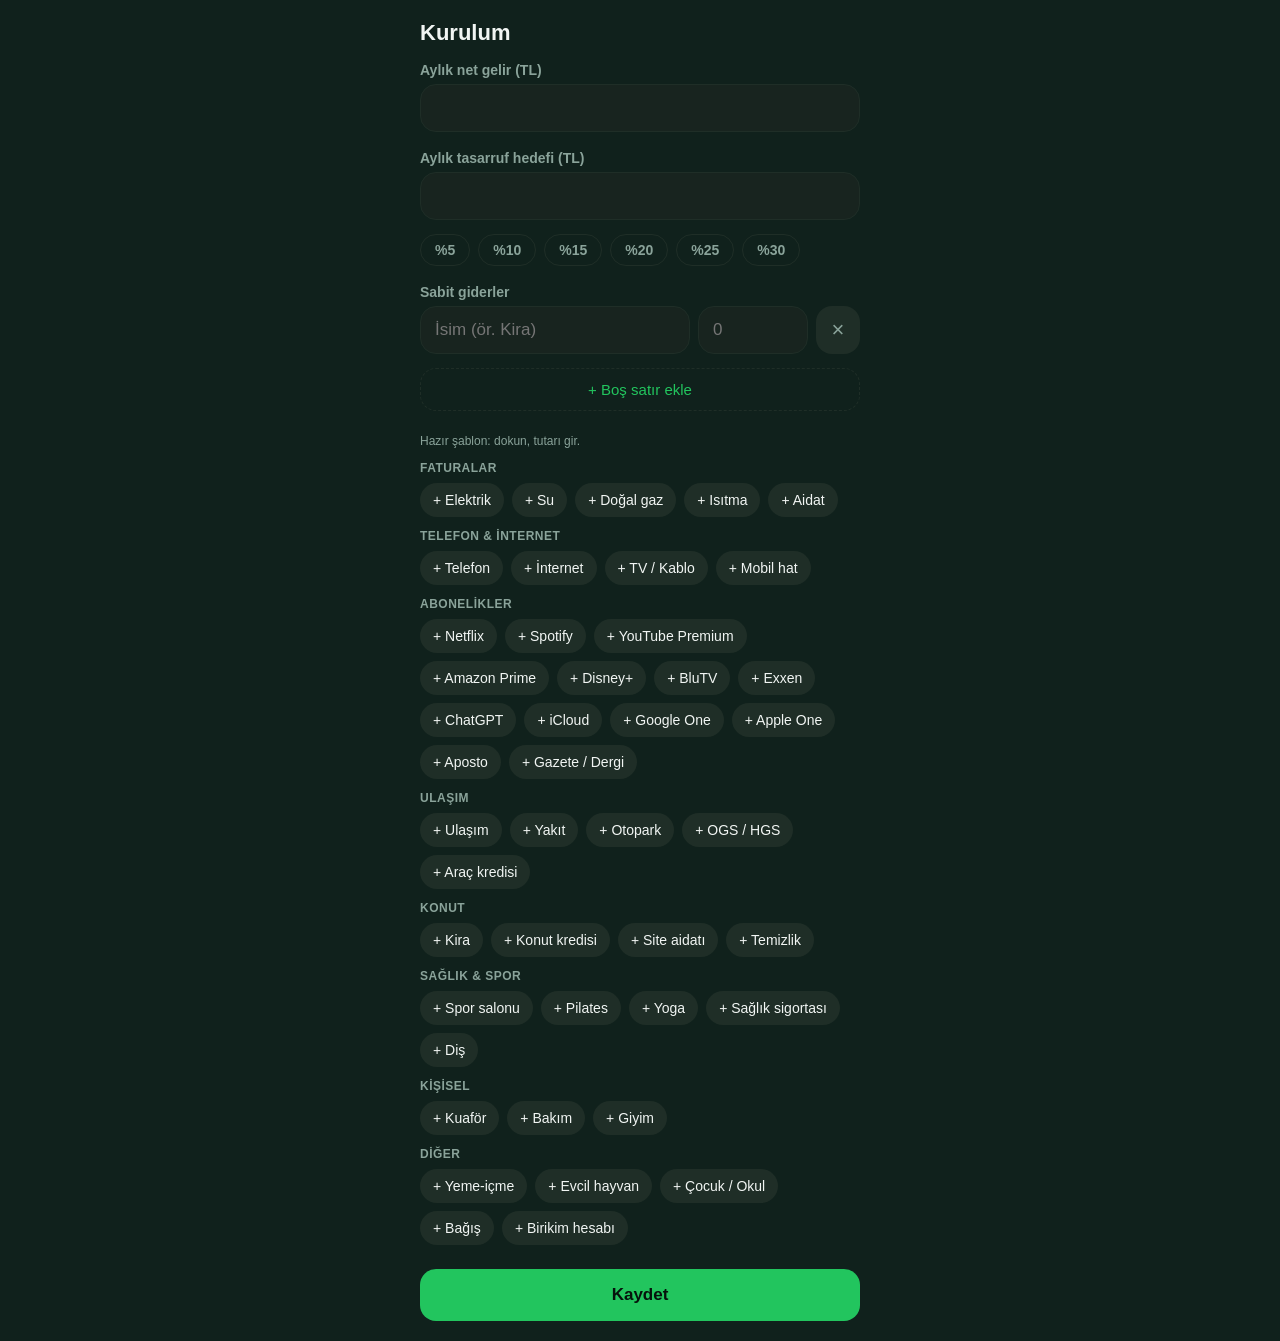
==== index.html @ f5ef3271 "İlk sürüm: Günlük Harcama PWA Offline-first kişisel finans uygulaması. Tek sayıyla "bugün ne kadar h" ====
<!DOCTYPE html>
<html lang="tr">
<head>
  <meta charset="UTF-8">
  <meta name="viewport" content="width=device-width, initial-scale=1.0, viewport-fit=cover, maximum-scale=1.0, user-scalable=no">
  <title>Günlük Harcama</title>
  <meta name="description" content="Bugün ne kadar harcayabilirim?">
  <link rel="manifest" href="manifest.webmanifest">
  <meta name="theme-color" content="#10211c">
  <!-- iOS standalone -->
  <meta name="apple-mobile-web-app-capable" content="yes">
  <meta name="apple-mobile-web-app-status-bar-style" content="black-translucent">
  <meta name="apple-mobile-web-app-title" content="Harcama">
  <link rel="apple-touch-icon" href="icons/icon-192.png">
  <link rel="stylesheet" href="css/styles.css">
</head>
<body>
  <main id="app">
    <p class="loading">Yükleniyor…</p>
  </main>

  <script src="js/budget.js"></script>
  <script src="js/db.js"></script>
  <script src="js/app.js"></script>
  <script>
    if ('serviceWorker' in navigator) {
      window.addEventListener('load', () => {
        navigator.serviceWorker.register('service-worker.js')
          .catch(err => console.error('SW kaydı başarısız:', err));
      });
    }
  </script>
</body>
</html>
---- css/styles.css ----
:root {
  --bg: #10211c;
  --surface: #18241f;
  --surface-2: #1f2e27;
  --accent: #22c55e;
  --danger: #ef4444;
  --text: #f1f5f3;
  --muted: #8aa39a;
  --radius: 16px;
}

* { box-sizing: border-box; margin: 0; padding: 0; -webkit-tap-highlight-color: transparent; }

html, body {
  height: 100%;
  background: var(--bg);
  color: var(--text);
  font-family: -apple-system, BlinkMacSystemFont, "Segoe UI", Roboto, sans-serif;
}

body {
  display: flex;
  flex-direction: column;
  padding: env(safe-area-inset-top) env(safe-area-inset-right) env(safe-area-inset-bottom) env(safe-area-inset-left);
}

#app {
  flex: 1;
  display: flex;
  flex-direction: column;
  width: 100%;
  max-width: 480px;
  margin: 0 auto;
  padding: 20px;
}

.loading {
  margin: auto;
  color: var(--muted);
}

/* Baslik */
.head {
  display: flex;
  align-items: center;
  justify-content: space-between;
  margin-bottom: 16px;
}
.head h1 { font-size: 22px; font-weight: 700; }
.icon-btn {
  background: var(--surface);
  border: none;
  color: var(--text);
  width: 40px; height: 40px;
  border-radius: 50%;
  font-size: 18px;
  cursor: pointer;
}

/* Form */
.form { display: flex; flex-direction: column; gap: 18px; }
.field { display: flex; flex-direction: column; gap: 6px; }
.field > span { font-size: 14px; color: var(--muted); font-weight: 600; }
.hint { font-size: 12px; color: var(--muted); }
input, select {
  background: var(--surface);
  border: 1px solid var(--surface-2);
  color: var(--text);
  font-size: 17px;
  padding: 13px 14px;
  border-radius: var(--radius);
  width: 100%;
  -webkit-appearance: none;
  appearance: none;
}
input:focus, select:focus { outline: 2px solid var(--accent); border-color: var(--accent); }

.fixed-row {
  display: grid;
  grid-template-columns: 1fr 110px 44px;
  gap: 8px;
  margin-bottom: 8px;
}
.fx-del {
  background: var(--surface-2);
  border: none; color: var(--muted);
  border-radius: var(--radius);
  font-size: 22px; cursor: pointer;
}

.btn-primary {
  background: var(--accent);
  color: #06120c;
  border: none;
  font-size: 17px; font-weight: 700;
  padding: 16px;
  border-radius: var(--radius);
  cursor: pointer;
  margin-top: 6px;
}
.btn-ghost {
  background: transparent;
  border: 1px dashed var(--surface-2);
  color: var(--accent);
  padding: 12px;
  border-radius: var(--radius);
  font-size: 15px; cursor: pointer;
}

/* Yuzde chip'leri (tasarruf hedefi) */
.pct-chips { display: flex; flex-wrap: wrap; gap: 8px; margin-top: 8px; }
.pct-chip {
  background: transparent;
  border: 1px solid var(--surface-2);
  color: var(--muted);
  font-size: 14px; font-weight: 600;
  padding: 7px 14px;
  border-radius: 999px;
  cursor: pointer;
}
.pct-chip:active, .pct-chip.active {
  background: var(--accent);
  border-color: var(--accent);
  color: #06120c;
}

/* Sablon secici */
.presets-wrap { margin-top: 14px; }
.preset-group { margin-top: 12px; }
.preset-cat {
  font-size: 12px; font-weight: 700;
  color: var(--muted);
  text-transform: uppercase;
  letter-spacing: 0.5px;
  margin-bottom: 8px;
}
.preset-chips { display: flex; flex-wrap: wrap; gap: 8px; }
.chip {
  background: var(--surface-2);
  border: none;
  color: var(--text);
  font-size: 14px;
  padding: 9px 13px;
  border-radius: 999px;
  cursor: pointer;
  white-space: nowrap;
}
.chip:active { background: var(--accent); color: #06120c; }

/* Ana ekran */
.hero {
  background: var(--surface);
  border-radius: 24px;
  padding: 36px 20px;
  text-align: center;
  margin-bottom: 16px;
}
.hero-label { color: var(--muted); font-size: 15px; margin-bottom: 8px; }
.hero-amount {
  font-size: 52px; font-weight: 800; line-height: 1.05;
  color: var(--accent);
  letter-spacing: -1px;
}
.hero.over .hero-amount { color: var(--danger); }
.hero-sub { color: var(--muted); font-size: 13px; margin-top: 10px; }

.balance {
  display: flex; align-items: center; justify-content: space-between;
  background: var(--surface);
  border-radius: var(--radius);
  padding: 16px 18px;
  font-size: 15px;
}
.balance span { color: var(--muted); }
.balance.pos strong { color: var(--accent); }
.balance.neg strong { color: var(--danger); }
.balance strong { font-size: 18px; }

/* Harcama girisi */
.entry { margin-top: 18px; }
.quick {
  display: grid;
  grid-template-columns: repeat(4, 1fr);
  gap: 8px;
  margin-bottom: 12px;
}
.quick-btn {
  background: var(--surface-2);
  border: none; color: var(--text);
  padding: 14px 0;
  border-radius: var(--radius);
  font-size: 16px; font-weight: 600;
  cursor: pointer;
}
.quick-btn:active { background: var(--accent); color: #06120c; }

.draft {
  text-align: center;
  font-size: 30px; font-weight: 700;
  padding: 10px 0;
  color: var(--text);
}

.numpad {
  display: grid;
  grid-template-columns: repeat(3, 1fr);
  gap: 8px;
}
.np {
  background: var(--surface);
  border: none; color: var(--text);
  font-size: 24px; font-weight: 600;
  padding: 18px 0;
  border-radius: var(--radius);
  cursor: pointer;
}
.np:active { background: var(--surface-2); }
.np-back { color: var(--muted); }
.np-add {
  background: var(--accent);
  color: #06120c;
  font-weight: 800;
  font-size: 18px;
}
.np-add:active { filter: brightness(0.9); }

/* Liste */
.list { margin-top: 22px; }
.list-title { font-size: 14px; color: var(--muted); margin-bottom: 10px; font-weight: 600; }
.empty { color: var(--muted); font-size: 14px; }
.exp-row {
  display: grid;
  grid-template-columns: 1fr auto 36px;
  align-items: center;
  gap: 10px;
  background: var(--surface);
  border-radius: 12px;
  padding: 12px 14px;
  margin-bottom: 8px;
}
.exp-amt { font-weight: 700; font-size: 16px; }
.exp-time { color: var(--muted); font-size: 13px; }
.exp-del {
  background: transparent; border: none;
  color: var(--muted); font-size: 22px;
  cursor: pointer; line-height: 1;
}
.exp-del:active { color: var(--danger); }
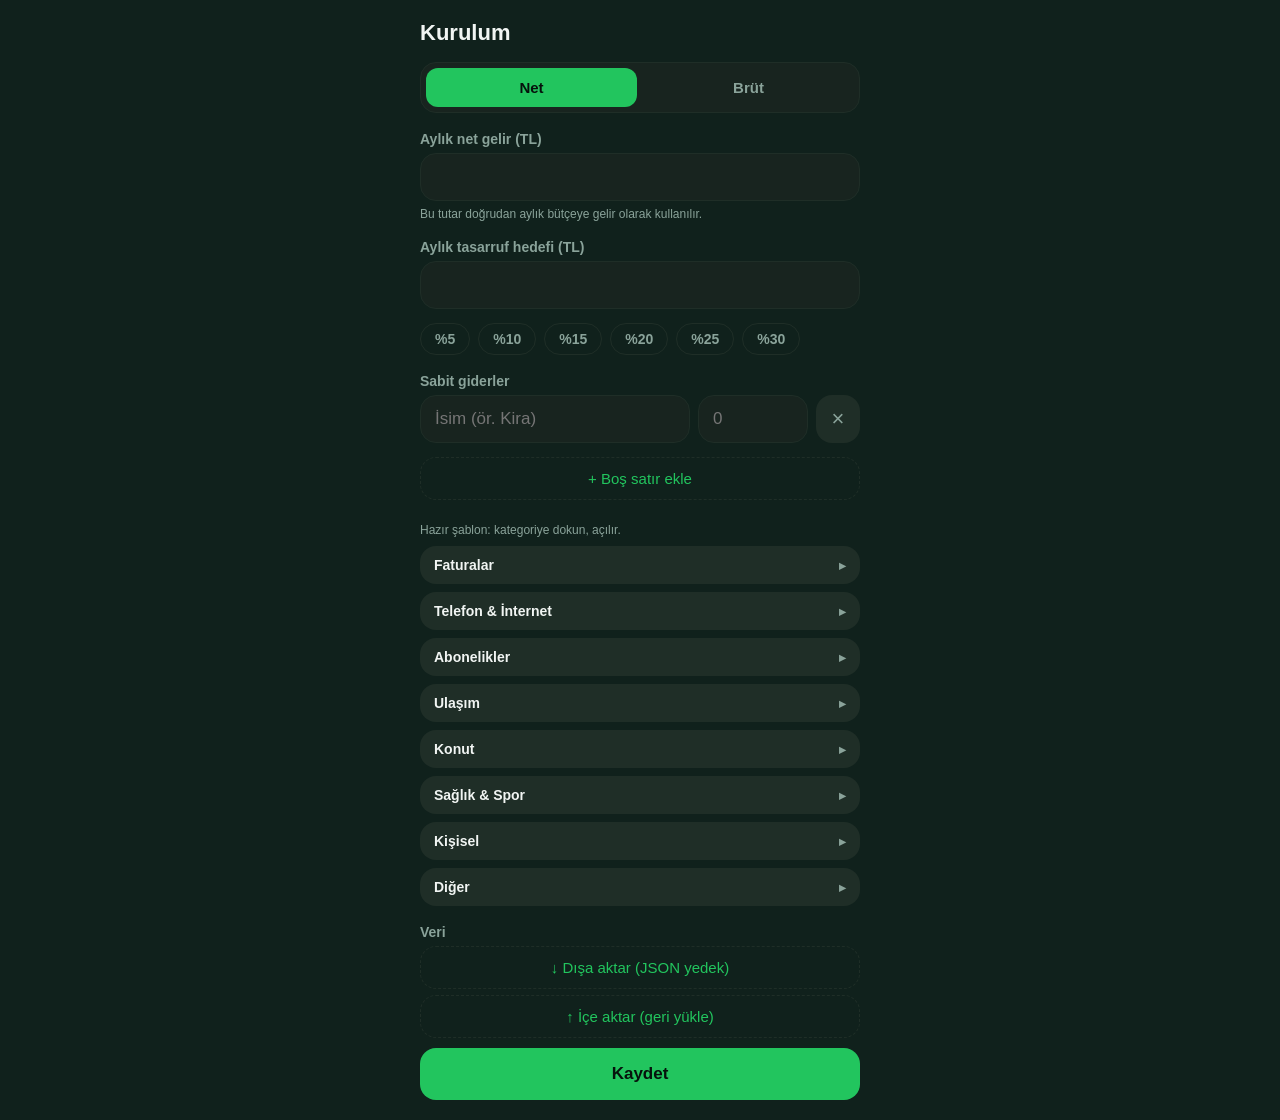
==== commit d23b7cc9: "Brüt gelir hesabı + gün gezgini - payroll.js: 2026 Türkiye SGK/gelir vergisi/damga vergisi hesabı - " ====
--- a/index.html
+++ b/index.html
@@ -19,6 +19,7 @@
     <p class="loading">Yükleniyor…</p>
   </main>
 
+  <script src="js/payroll.js"></script>
   <script src="js/budget.js"></script>
   <script src="js/db.js"></script>
   <script src="js/app.js"></script>
--- a/css/styles.css
+++ b/css/styles.css
@@ -1,4 +1,5 @@
 :root {
+  color-scheme: dark;
   --bg: #10211c;
   --surface: #18241f;
   --surface-2: #1f2e27;
@@ -59,9 +60,34 @@
 
 /* Form */
 .form { display: flex; flex-direction: column; gap: 18px; }
+.setup-form { flex: 1; overflow-y: auto; padding-bottom: 4px; }
+.setup-save { flex-shrink: 0; margin-top: 12px; }
 .field { display: flex; flex-direction: column; gap: 6px; }
 .field > span { font-size: 14px; color: var(--muted); font-weight: 600; }
 .hint { font-size: 12px; color: var(--muted); }
+.income-switch {
+  display: grid;
+  grid-template-columns: 1fr 1fr;
+  gap: 6px;
+  background: var(--surface);
+  border: 1px solid var(--surface-2);
+  border-radius: var(--radius);
+  padding: 5px;
+}
+.income-mode {
+  background: transparent;
+  border: none;
+  color: var(--muted);
+  border-radius: 12px;
+  font-size: 15px;
+  font-weight: 700;
+  padding: 11px;
+  cursor: pointer;
+}
+.income-mode.active {
+  background: var(--accent);
+  color: #06120c;
+}
 input, select {
   background: var(--surface);
   border: 1px solid var(--surface-2);
@@ -126,15 +152,25 @@
 
 /* Sablon secici */
 .presets-wrap { margin-top: 14px; }
-.preset-group { margin-top: 12px; }
-.preset-cat {
-  font-size: 12px; font-weight: 700;
-  color: var(--muted);
-  text-transform: uppercase;
-  letter-spacing: 0.5px;
-  margin-bottom: 8px;
-}
-.preset-chips { display: flex; flex-wrap: wrap; gap: 8px; }
+.preset-group { margin-top: 8px; }
+.preset-toggle {
+  width: 100%;
+  display: flex;
+  justify-content: space-between;
+  align-items: center;
+  background: var(--surface-2);
+  border: none;
+  color: var(--text);
+  font-size: 14px; font-weight: 600;
+  padding: 11px 14px;
+  border-radius: var(--radius);
+  cursor: pointer;
+  text-align: left;
+}
+.preset-toggle:active { opacity: 0.75; }
+.preset-chevron { color: var(--muted); font-size: 13px; }
+.preset-chips { display: flex; flex-wrap: wrap; gap: 8px; padding: 10px 4px 2px; }
+.preset-chips[hidden] { display: none; }
 .chip {
   background: var(--surface-2);
   border: none;
@@ -148,6 +184,59 @@
 .chip:active { background: var(--accent); color: #06120c; }
 
 /* Ana ekran */
+.day-nav {
+  display: grid;
+  grid-template-columns: 44px 1fr 44px;
+  gap: 8px;
+  align-items: center;
+  margin-bottom: 10px;
+}
+.day-step {
+  background: var(--surface);
+  border: 1px solid var(--surface-2);
+  color: var(--text);
+  border-radius: 50%;
+  width: 44px;
+  height: 44px;
+  font-size: 26px;
+  line-height: 1;
+  cursor: pointer;
+}
+.day-step:disabled {
+  opacity: 0.35;
+  cursor: default;
+}
+.day-picker {
+  position: relative;
+  display: flex;
+  align-items: center;
+  justify-content: center;
+  min-height: 44px;
+  background: var(--surface);
+  border: 1px solid var(--surface-2);
+  border-radius: 999px;
+  color: var(--text);
+  font-size: 15px;
+  font-weight: 700;
+  cursor: pointer;
+  overflow: hidden;
+}
+.day-picker input {
+  position: absolute;
+  inset: 0;
+  opacity: 0;
+  cursor: pointer;
+}
+.today-link {
+  align-self: center;
+  background: transparent;
+  border: none;
+  color: var(--accent);
+  font-size: 14px;
+  font-weight: 700;
+  margin: -2px 0 10px;
+  cursor: pointer;
+}
 .hero {
   background: var(--surface);
   border-radius: 24px;
@@ -162,6 +251,7 @@
   letter-spacing: -1px;
 }
 .hero.over .hero-amount { color: var(--danger); }
+.hero.history .hero-amount { color: var(--text); }
 .hero-sub { color: var(--muted); font-size: 13px; margin-top: 10px; }
 
 .balance {
@@ -199,6 +289,25 @@
   font-size: 30px; font-weight: 700;
   padding: 10px 0;
   color: var(--text);
+}
+
+.note-input, .date-input {
+  font-size: 15px;
+  padding: 10px 14px;
+  margin-bottom: 8px;
+  border-radius: var(--radius);
+  background: var(--surface);
+  border: 1px solid var(--surface-2);
+  color: var(--text);
+  width: 100%;
+}
+.note-input:focus, .date-input:focus { outline: 2px solid var(--accent); border-color: var(--accent); }
+.import-label { display: block; text-align: center; cursor: pointer; }
+.entry-date {
+  color: var(--muted);
+  font-size: 13px;
+  text-align: center;
+  margin: 0 0 10px;
 }
 
 .numpad {
@@ -239,10 +348,40 @@
   margin-bottom: 8px;
 }
 .exp-amt { font-weight: 700; font-size: 16px; }
+.exp-meta { display: flex; flex-direction: column; align-items: flex-end; gap: 2px; }
+.exp-note { color: var(--text); font-size: 13px; }
 .exp-time { color: var(--muted); font-size: 13px; }
+.exp-row { cursor: pointer; }
 .exp-del {
   background: transparent; border: none;
   color: var(--muted); font-size: 22px;
   cursor: pointer; line-height: 1;
 }
 .exp-del:active { color: var(--danger); }
+
+.exp-row.editing {
+  display: flex;
+  flex-direction: column;
+  gap: 8px;
+  cursor: default;
+}
+.exp-row.editing input {
+  font-size: 15px;
+  padding: 10px 12px;
+}
+.edit-btns { display: flex; gap: 8px; }
+.edit-save {
+  flex: 1;
+  background: var(--accent); color: #06120c;
+  border: none; border-radius: var(--radius);
+  font-size: 15px; font-weight: 700;
+  padding: 12px; cursor: pointer;
+}
+.edit-cancel {
+  flex: 1;
+  background: transparent;
+  border: 1px solid var(--surface-2);
+  color: var(--muted);
+  border-radius: var(--radius);
+  font-size: 15px; padding: 12px; cursor: pointer;
+}
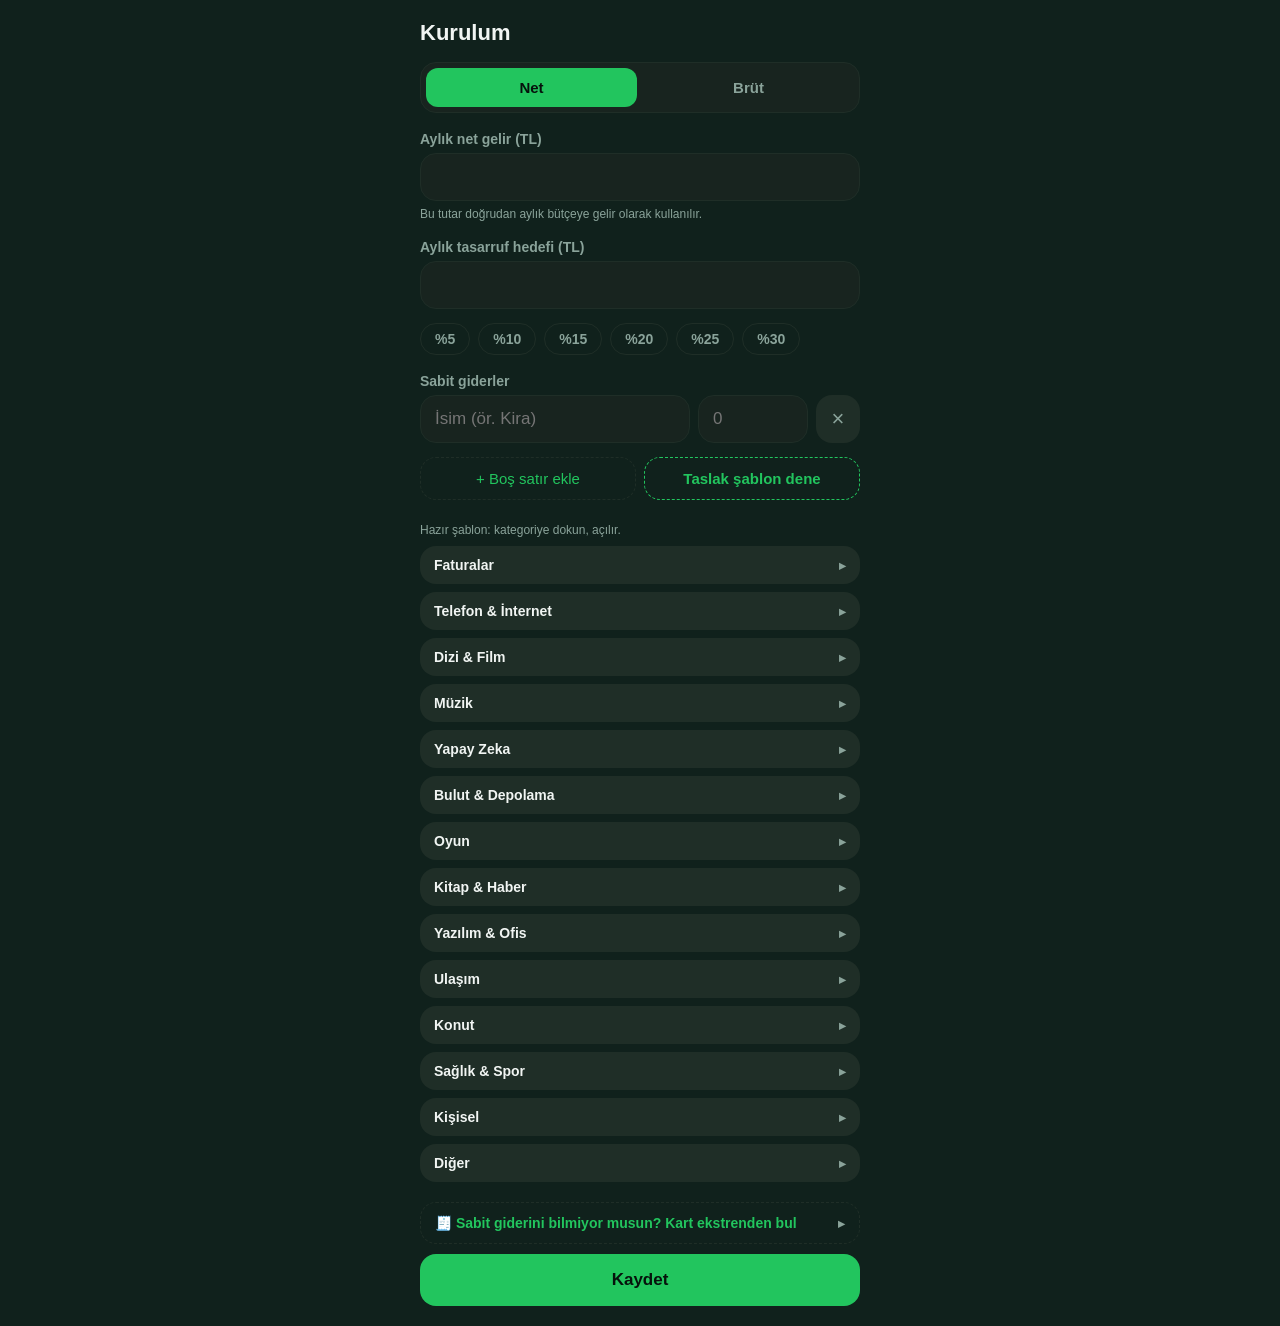
==== commit d1df7a00: "Kurulum yardımcısı: ekstreden sabit gider bulma - banks.js: 13 banka için kart ekstresi indirme adım" ====
--- a/index.html
+++ b/index.html
@@ -22,6 +22,8 @@
   <script src="js/payroll.js"></script>
   <script src="js/budget.js"></script>
   <script src="js/db.js"></script>
+  <script src="js/subscriptions.js"></script>
+  <script src="js/banks.js"></script>
   <script src="js/app.js"></script>
   <script>
     if ('serviceWorker' in navigator) {
--- a/css/styles.css
+++ b/css/styles.css
@@ -132,6 +132,15 @@
   border-radius: var(--radius);
   font-size: 15px; cursor: pointer;
 }
+.btn-ghost-accent {
+  border-color: var(--accent);
+  font-weight: 600;
+}
+.fixed-actions {
+  display: grid;
+  grid-template-columns: 1fr 1fr;
+  gap: 8px;
+}
 
 /* Yuzde chip'leri (tasarruf hedefi) */
 .pct-chips { display: flex; flex-wrap: wrap; gap: 8px; margin-top: 8px; }
@@ -172,6 +181,9 @@
 .preset-chips { display: flex; flex-wrap: wrap; gap: 8px; padding: 10px 4px 2px; }
 .preset-chips[hidden] { display: none; }
 .chip {
+  display: inline-flex;
+  align-items: center;
+  gap: 7px;
   background: var(--surface-2);
   border: none;
   color: var(--text);
@@ -181,7 +193,145 @@
   cursor: pointer;
   white-space: nowrap;
 }
+.chip small {
+  color: var(--accent);
+  font-size: 12px;
+  font-weight: 700;
+}
 .chip:active { background: var(--accent); color: #06120c; }
+.chip:active small { color: #06120c; }
+
+/* Ekstreden sabit gider bulma yardimcisi */
+.ekstre-helper { margin-top: 14px; }
+.ekstre-toggle {
+  width: 100%;
+  display: flex; align-items: center; justify-content: space-between; gap: 10px;
+  background: transparent;
+  border: 1px dashed var(--surface-2);
+  color: var(--accent);
+  font-size: 14px; font-weight: 600;
+  padding: 12px 14px;
+  border-radius: var(--radius);
+  cursor: pointer; text-align: left;
+}
+.ekstre-chevron { color: var(--muted); font-size: 13px; }
+.ekstre-body { padding: 12px 2px 2px; }
+.ekstre-step {
+  font-size: 14px; font-weight: 700; color: var(--text);
+  margin: 14px 0 4px;
+}
+.ekstre-body .ekstre-step:first-child { margin-top: 4px; }
+.bank-chips { display: flex; flex-wrap: wrap; gap: 8px; margin-top: 8px; }
+.bank-chip {
+  background: var(--surface-2);
+  border: none; color: var(--text);
+  font-size: 13px;
+  padding: 8px 12px;
+  border-radius: 999px;
+  cursor: pointer; white-space: nowrap;
+}
+.bank-chip.active { background: var(--accent); color: #06120c; font-weight: 700; }
+.bank-steps {
+  margin: 10px 0 0;
+  padding-left: 20px;
+  color: var(--text);
+  font-size: 14px;
+  line-height: 1.5;
+}
+.bank-steps li { margin-bottom: 6px; }
+.bank-steps .bank-note {
+  list-style: none;
+  margin-left: -20px;
+  margin-top: 8px;
+  color: var(--muted);
+  font-size: 13px;
+}
+.prompt-text {
+  background: var(--surface);
+  border: 1px solid var(--surface-2);
+  border-radius: var(--radius);
+  color: var(--text);
+  font-size: 12px;
+  line-height: 1.45;
+  padding: 12px 14px;
+  margin: 8px 0;
+  max-height: 180px;
+  overflow-y: auto;
+  white-space: pre-wrap;
+  word-break: break-word;
+  font-family: ui-monospace, "SF Mono", Menlo, monospace;
+}
+
+.plan-overlay {
+  position: fixed;
+  inset: 0;
+  z-index: 10;
+  display: flex;
+  align-items: flex-end;
+  justify-content: center;
+  background: rgba(2, 8, 6, 0.62);
+  padding: 16px;
+}
+.plan-sheet {
+  width: min(100%, 480px);
+  background: var(--surface);
+  border: 1px solid var(--surface-2);
+  border-radius: 24px;
+  padding: 18px;
+  box-shadow: 0 22px 70px rgba(0, 0, 0, 0.42);
+}
+.plan-head {
+  display: flex;
+  align-items: center;
+  justify-content: space-between;
+  gap: 12px;
+}
+.plan-head strong { font-size: 18px; }
+.plan-close {
+  background: var(--surface-2);
+  border: none;
+  color: var(--muted);
+  border-radius: 50%;
+  width: 36px;
+  height: 36px;
+  font-size: 22px;
+  cursor: pointer;
+}
+.plan-hint {
+  color: var(--muted);
+  font-size: 13px;
+  margin-top: 4px;
+}
+.plan-options {
+  display: grid;
+  gap: 8px;
+  margin: 14px 0 10px;
+}
+.plan-option {
+  display: flex;
+  align-items: center;
+  justify-content: space-between;
+  gap: 12px;
+  background: var(--surface-2);
+  border: none;
+  color: var(--text);
+  border-radius: var(--radius);
+  padding: 13px 14px;
+  font-size: 15px;
+  cursor: pointer;
+}
+.plan-option strong { color: var(--accent); }
+.plan-option:active {
+  background: var(--accent);
+  color: #06120c;
+}
+.plan-option:active strong { color: #06120c; }
+.plan-source {
+  display: block;
+  color: var(--muted);
+  font-size: 11px;
+  line-height: 1.35;
+}
 
 /* Ana ekran */
 .day-nav {
@@ -303,6 +453,40 @@
 }
 .note-input:focus, .date-input:focus { outline: 2px solid var(--accent); border-color: var(--accent); }
 .import-label { display: block; text-align: center; cursor: pointer; }
+
+/* Ayarlar bottom sheet */
+.sheet-overlay {
+  position: fixed; inset: 0;
+  background: rgba(0,0,0,0.55);
+  display: flex; align-items: flex-end; justify-content: center;
+  z-index: 100;
+  animation: fadeIn 0.15s ease;
+}
+@keyframes fadeIn { from { opacity: 0; } to { opacity: 1; } }
+.sheet {
+  background: var(--surface);
+  border-radius: 24px 24px 0 0;
+  padding: 12px 0 calc(env(safe-area-inset-bottom) + 20px);
+  width: 100%; max-width: 480px;
+  animation: slideUp 0.2s ease;
+}
+@keyframes slideUp { from { transform: translateY(100%); } to { transform: translateY(0); } }
+.sheet-handle {
+  width: 40px; height: 4px;
+  background: var(--surface-2);
+  border-radius: 2px;
+  margin: 0 auto 16px;
+}
+.sheet-item {
+  display: flex; align-items: center; gap: 14px;
+  width: 100%; padding: 18px 24px;
+  background: transparent; border: none;
+  color: var(--text); font-size: 17px;
+  cursor: pointer; text-align: left;
+}
+.sheet-item:active { background: var(--surface-2); }
+.sheet-icon { font-size: 20px; width: 28px; text-align: center; }
+
 .entry-date {
   color: var(--muted);
   font-size: 13px;
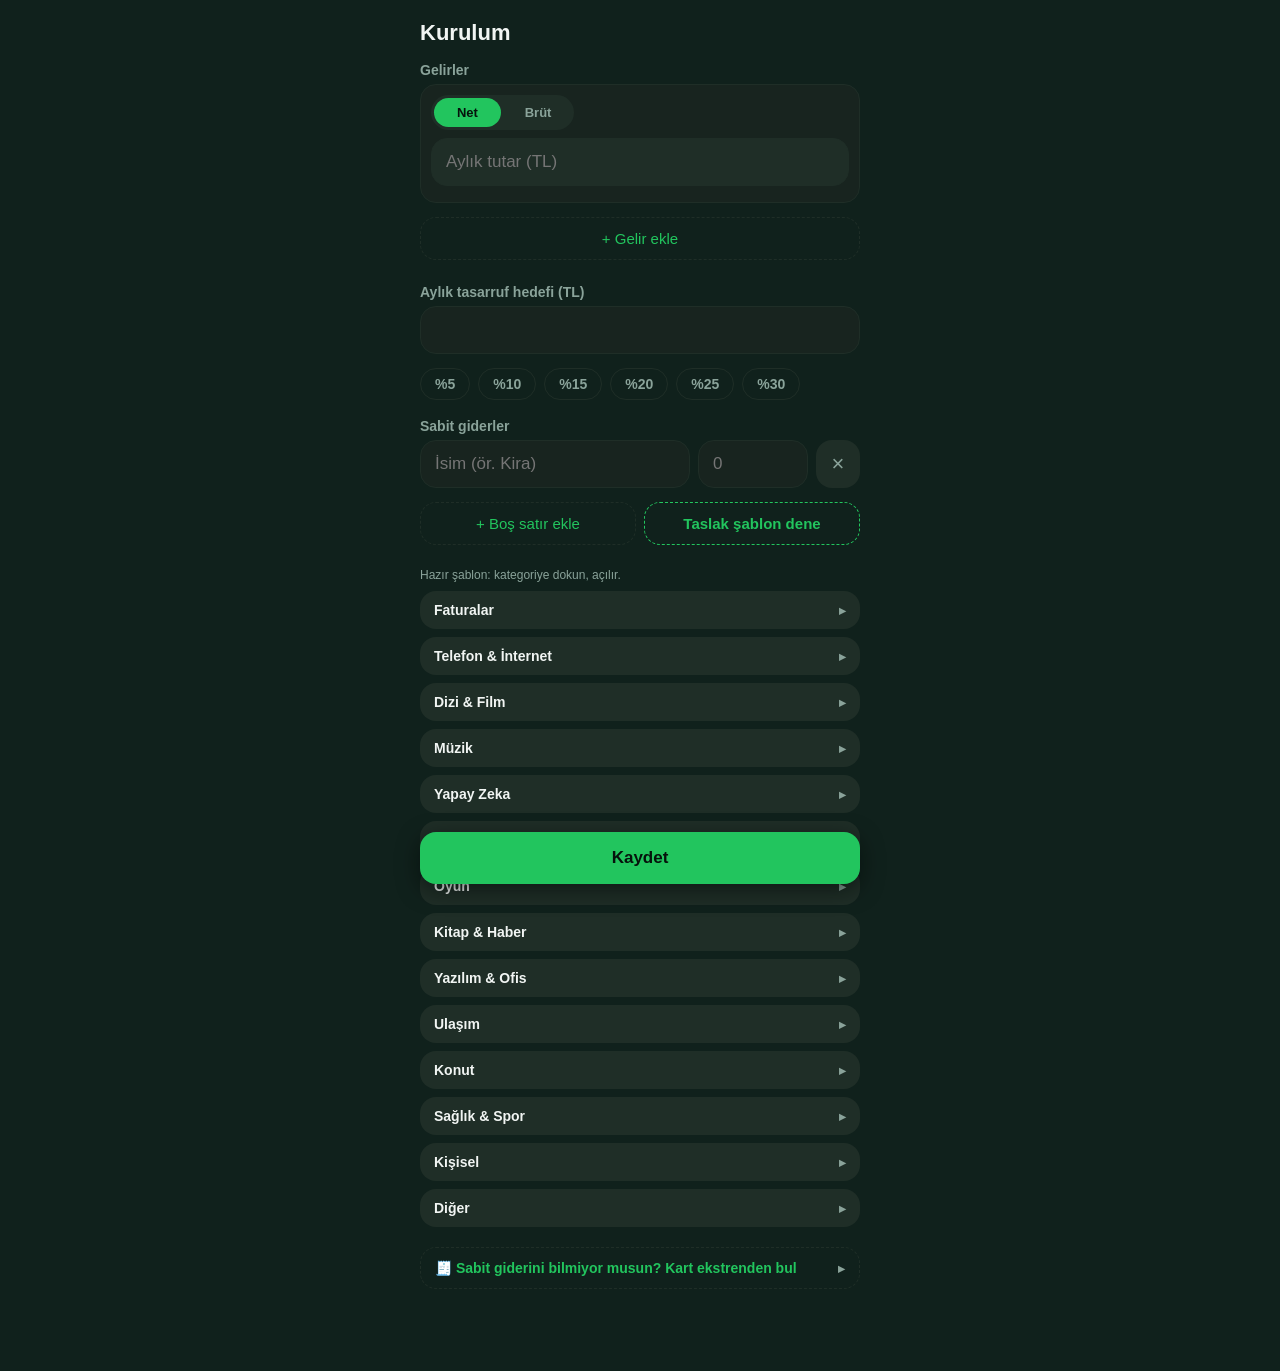
==== commit d04f0e56: "İstatistik ekranı: periyot, özet, bar grafik, karşılaştırma - stats.js: saf hesap (günlük seri, özet" ====
--- a/index.html
+++ b/index.html
@@ -24,6 +24,7 @@
   <script src="js/db.js"></script>
   <script src="js/subscriptions.js"></script>
   <script src="js/banks.js"></script>
+  <script src="js/stats.js"></script>
   <script src="js/app.js"></script>
   <script>
     if ('serviceWorker' in navigator) {
--- a/css/styles.css
+++ b/css/styles.css
@@ -60,8 +60,14 @@
 
 /* Form */
 .form { display: flex; flex-direction: column; gap: 18px; }
-.setup-form { flex: 1; overflow-y: auto; padding-bottom: 4px; }
-.setup-save { flex-shrink: 0; margin-top: 12px; }
+.setup-form { padding-bottom: 4px; }
+/* Belge kayarken Kaydet hep ekranin altinda kalir (sticky) */
+.setup-save {
+  position: sticky;
+  bottom: 16px;
+  margin-top: 16px;
+  box-shadow: 0 6px 22px rgba(2, 8, 6, 0.55);
+}
 .field { display: flex; flex-direction: column; gap: 6px; }
 .field > span { font-size: 14px; color: var(--muted); font-weight: 600; }
 .hint { font-size: 12px; color: var(--muted); }
@@ -88,6 +94,45 @@
   background: var(--accent);
   color: #06120c;
 }
+
+/* Coklu gelir satiri */
+.income-row {
+  background: var(--surface);
+  border: 1px solid var(--surface-2);
+  border-radius: var(--radius);
+  padding: 10px;
+  margin-bottom: 8px;
+}
+.income-head {
+  display: flex; align-items: center; justify-content: space-between;
+  margin-bottom: 8px;
+}
+.inc-switch {
+  display: inline-grid;
+  grid-template-columns: 1fr 1fr;
+  gap: 4px;
+  background: var(--surface-2);
+  border-radius: 999px;
+  padding: 3px;
+}
+.inc-mode {
+  background: transparent; border: none;
+  color: var(--muted);
+  font-size: 13px; font-weight: 700;
+  padding: 7px 20px;
+  border-radius: 999px;
+  cursor: pointer;
+}
+.inc-mode.active { background: var(--accent); color: #06120c; }
+.inc-del {
+  background: transparent; border: none;
+  color: var(--muted); font-size: 22px; line-height: 1; cursor: pointer;
+}
+.inc-del:active { color: var(--danger); }
+.single-income .inc-del { display: none; }
+.inc-amount { background: var(--surface-2); }
+.inc-preview { display: block; margin-top: 6px; }
+
 input, select {
   background: var(--surface);
   border: 1px solid var(--surface-2);
@@ -569,3 +614,78 @@
   border-radius: var(--radius);
   font-size: 15px; padding: 12px; cursor: pointer;
 }
+
+/* Istatistik ekrani */
+.head-actions { display: flex; gap: 8px; }
+.head-spacer { width: 40px; }
+
+.stat-periods {
+  display: flex; flex-wrap: wrap; gap: 8px;
+  margin-bottom: 16px;
+}
+.stat-period {
+  background: var(--surface);
+  border: 1px solid var(--surface-2);
+  color: var(--muted);
+  font-size: 13px; font-weight: 600;
+  padding: 8px 14px;
+  border-radius: 999px;
+  cursor: pointer;
+}
+.stat-period.active {
+  background: var(--accent);
+  border-color: var(--accent);
+  color: #06120c;
+}
+
+.stat-cards {
+  display: grid;
+  grid-template-columns: 1fr 1fr;
+  gap: 10px;
+  margin-bottom: 14px;
+}
+.stat-card {
+  background: var(--surface);
+  border-radius: var(--radius);
+  padding: 14px 16px;
+  display: flex; flex-direction: column; gap: 4px;
+}
+.stat-label { color: var(--muted); font-size: 13px; }
+.stat-value { font-size: 22px; font-weight: 800; letter-spacing: -0.5px; }
+.stat-sub { color: var(--muted); font-size: 12px; }
+
+.stat-compare {
+  display: flex; align-items: center; flex-wrap: wrap; gap: 8px;
+  background: var(--surface);
+  border-radius: var(--radius);
+  padding: 12px 16px;
+  margin-bottom: 18px;
+  font-size: 14px; font-weight: 700;
+}
+.cmp-up { color: var(--danger); }
+.cmp-down { color: var(--accent); }
+.cmp-flat { color: var(--muted); }
+.cmp-muted { color: var(--muted); font-weight: 400; font-size: 13px; }
+
+.chart-wrap { margin-top: 4px; }
+.chart {
+  display: flex;
+  align-items: flex-end;
+  gap: 6px;
+  height: 160px;
+  padding: 8px 0;
+}
+.chart.chart-dense { gap: 2px; }
+.chart-bar {
+  flex: 1;
+  min-height: 0;
+  background: var(--accent);
+  border-radius: 4px 4px 0 0;
+  transition: height 0.2s ease;
+}
+.chart-dense .chart-bar { border-radius: 2px 2px 0 0; }
+.chart-axis {
+  display: flex; justify-content: space-between;
+  color: var(--muted); font-size: 12px;
+  margin-top: 4px;
+}
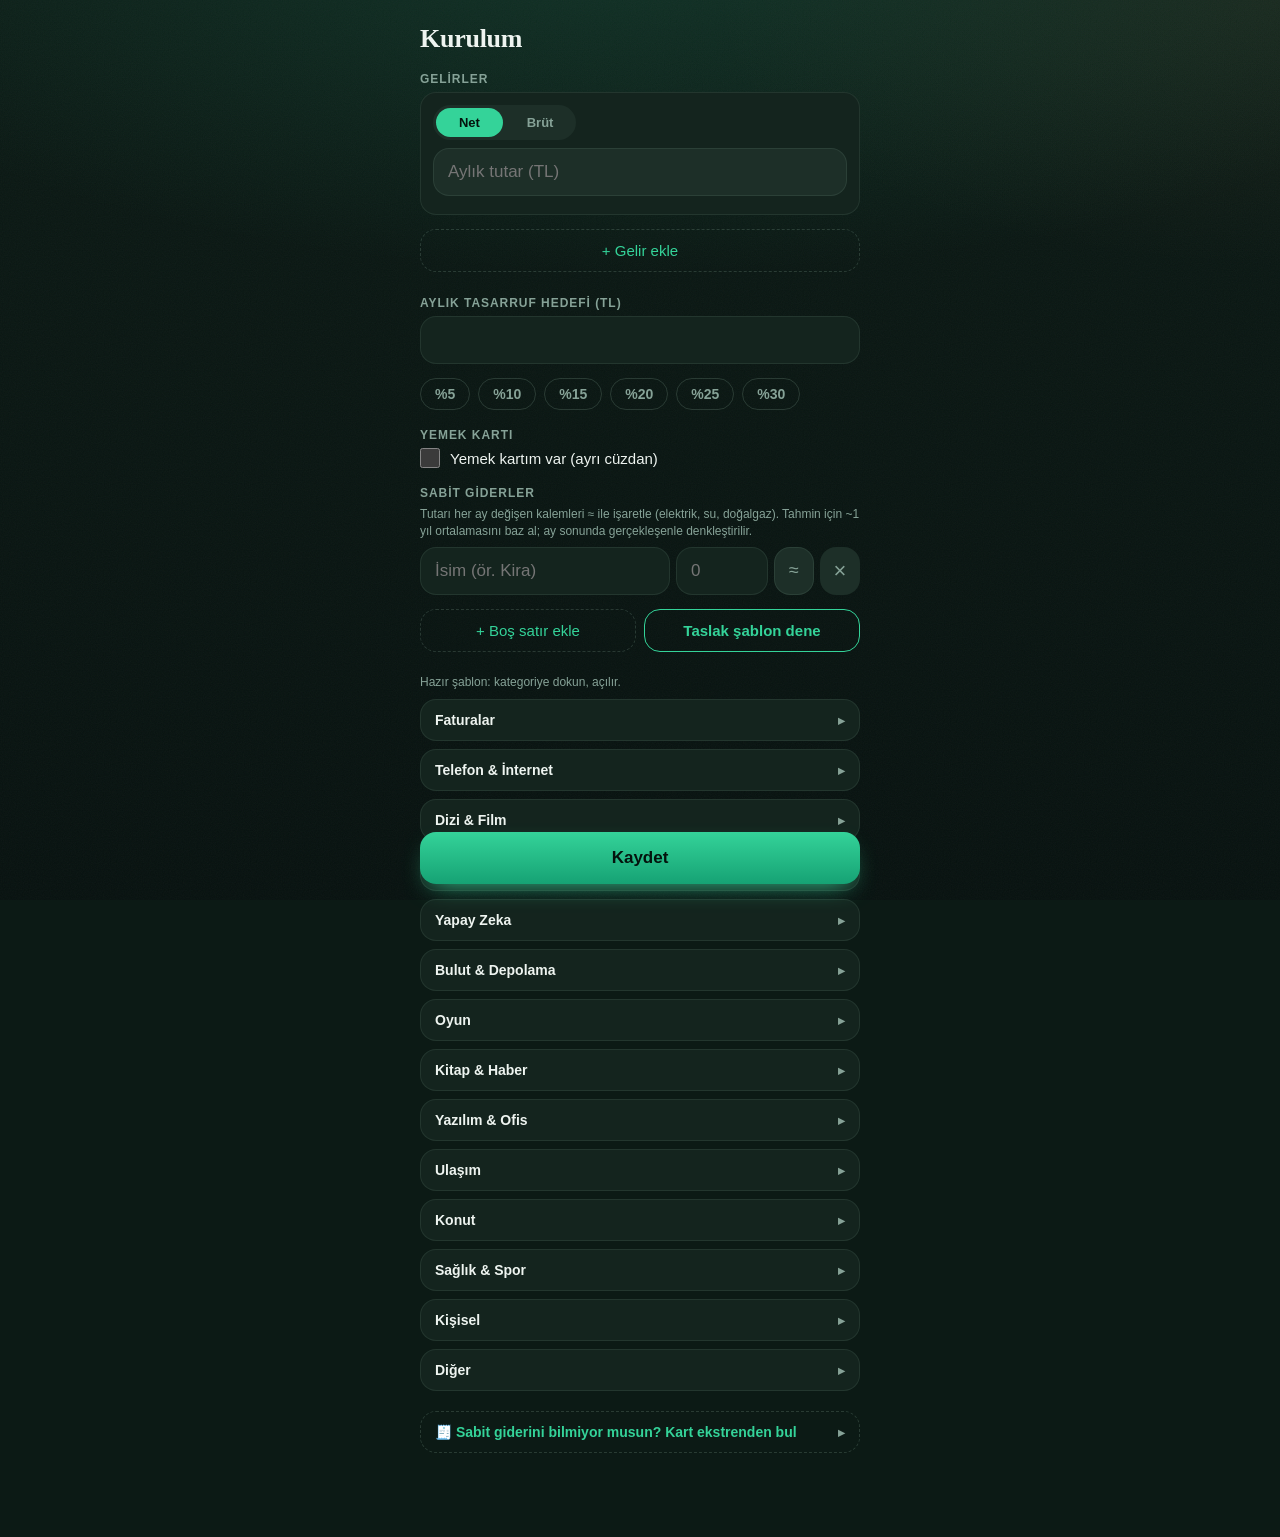
==== commit 5d64e5e1: "Tasarım yükseltmesi: "sessiz lüks" zümrüt & altın tema - Self-hosted Fraunces (variable, latin-ext) " ====
--- a/index.html
+++ b/index.html
@@ -6,7 +6,8 @@
   <title>Günlük Harcama</title>
   <meta name="description" content="Bugün ne kadar harcayabilirim?">
   <link rel="manifest" href="manifest.webmanifest">
-  <meta name="theme-color" content="#10211c">
+  <meta name="theme-color" content="#0c1a15">
+  <link rel="preload" href="fonts/fraunces.woff2" as="font" type="font/woff2" crossorigin>
   <!-- iOS standalone -->
   <meta name="apple-mobile-web-app-capable" content="yes">
   <meta name="apple-mobile-web-app-status-bar-style" content="black-translucent">
@@ -25,6 +26,8 @@
   <script src="js/subscriptions.js"></script>
   <script src="js/banks.js"></script>
   <script src="js/stats.js"></script>
+  <script src="js/streak.js"></script>
+  <script src="js/savings.js"></script>
   <script src="js/app.js"></script>
   <script>
     if ('serviceWorker' in navigator) {
--- a/css/styles.css
+++ b/css/styles.css
@@ -1,13 +1,51 @@
+/* ===========================================================================
+   Günlük Harcama — "Sessiz lüks" tema
+   Zümrüt + altın, editöryel Fraunces display, katmanlı derinlik, ince grain.
+   Tüm renkler token üzerinden; tek tema (koyu).
+   =========================================================================== */
+
+@font-face {
+  font-family: "Fraunces";
+  src: url("../fonts/fraunces.woff2") format("woff2");
+  font-weight: 380 640;
+  font-style: normal;
+  font-display: swap;
+}
+
 :root {
   color-scheme: dark;
-  --bg: #10211c;
-  --surface: #18241f;
-  --surface-2: #1f2e27;
-  --accent: #22c55e;
-  --danger: #ef4444;
-  --text: #f1f5f3;
-  --muted: #8aa39a;
-  --radius: 16px;
+
+  /* Zemin & yüzeyler — derin, katmanlı */
+  --bg: #0c1a15;
+  --bg-2: #081210;
+  --surface: #14241e;
+  --surface-2: #1d2f28;
+  --surface-hi: #243a31;
+  --line: rgba(190, 234, 213, 0.09);   /* hairline highlight */
+  --line-strong: rgba(190, 234, 213, 0.16);
+
+  /* Aksanlar */
+  --accent: #34d399;                    /* zümrüt */
+  --accent-deep: #16a274;
+  --accent-soft: rgba(52, 211, 153, 0.14);
+  --gold: #e6c27a;                       /* fazla/ödül/başarı */
+  --gold-soft: rgba(230, 194, 122, 0.16);
+  --danger: #f1705a;
+  --danger-soft: rgba(241, 112, 90, 0.14);
+
+  --text: #eef4f0;
+  --muted: #86a297;
+  --ink: #04130d;                        /* aksan üstü koyu yazı */
+
+  --r-lg: 26px;
+  --r: 16px;
+  --r-sm: 12px;
+
+  --shadow: 0 18px 40px -20px rgba(0, 0, 0, 0.7);
+  --shadow-pop: 0 26px 80px -24px rgba(0, 0, 0, 0.6);
+
+  --display: "Fraunces", Georgia, "Times New Roman", serif;
+  --sans: -apple-system, BlinkMacSystemFont, "Segoe UI", Roboto, "Helvetica Neue", sans-serif;
 }
 
 * { box-sizing: border-box; margin: 0; padding: 0; -webkit-tap-highlight-color: transparent; }
@@ -16,28 +54,53 @@
   height: 100%;
   background: var(--bg);
   color: var(--text);
-  font-family: -apple-system, BlinkMacSystemFont, "Segoe UI", Roboto, sans-serif;
-}
-
+  font-family: var(--sans);
+  -webkit-font-smoothing: antialiased;
+  text-rendering: optimizeLegibility;
+}
+
+/* Atmosfer: üstte zümrüt parıltı, derinleşen zemin + ince grain dokusu */
 body {
   display: flex;
   flex-direction: column;
   padding: env(safe-area-inset-top) env(safe-area-inset-right) env(safe-area-inset-bottom) env(safe-area-inset-left);
+  background:
+    radial-gradient(130% 70% at 50% -8%, rgba(52, 211, 153, 0.14), transparent 55%),
+    radial-gradient(90% 60% at 100% 0%, rgba(230, 194, 122, 0.06), transparent 50%),
+    linear-gradient(180deg, var(--bg) 0%, var(--bg-2) 100%);
+  background-attachment: fixed;
+}
+body::before {
+  content: "";
+  position: fixed;
+  inset: 0;
+  pointer-events: none;
+  z-index: 0;
+  opacity: 0.04;
+  background-image: url("data:image/svg+xml,%3Csvg xmlns='http://www.w3.org/2000/svg' width='140' height='140'%3E%3Cfilter id='n'%3E%3CfeTurbulence type='fractalNoise' baseFrequency='0.85' numOctaves='2' stitchTiles='stitch'/%3E%3C/filter%3E%3Crect width='100%25' height='100%25' filter='url(%23n)'/%3E%3C/svg%3E");
 }
 
 #app {
+  position: relative;
+  z-index: 1;
   flex: 1;
   display: flex;
   flex-direction: column;
   width: 100%;
   max-width: 480px;
   margin: 0 auto;
-  padding: 20px;
-}
-
-.loading {
-  margin: auto;
-  color: var(--muted);
+  padding: 22px 20px;
+  animation: appIn 0.5s cubic-bezier(0.22, 1, 0.36, 1) both;
+}
+@keyframes appIn { from { opacity: 0; transform: translateY(10px); } to { opacity: 1; transform: none; } }
+
+.loading { margin: auto; color: var(--muted); }
+
+/* Tabular rakamlar — sayılar her yerde hizalı, count-up titremez */
+.hero-amount, .draft, .stat-value, .balance strong, .exp-amt,
+.jar-pct, .mealcard-right strong, .recon-diff, .inc-preview, .incomeTotal {
+  font-variant-numeric: tabular-nums;
+  font-feature-settings: "tnum" 1;
 }
 
 /* Baslik */
@@ -45,39 +108,50 @@
   display: flex;
   align-items: center;
   justify-content: space-between;
-  margin-bottom: 16px;
-}
-.head h1 { font-size: 22px; font-weight: 700; }
+  margin-bottom: 18px;
+}
+.head h1 {
+  font-family: var(--display);
+  font-optical-sizing: auto;
+  font-size: 26px;
+  font-weight: 560;
+  letter-spacing: -0.01em;
+}
 .icon-btn {
   background: var(--surface);
-  border: none;
-  color: var(--text);
-  width: 40px; height: 40px;
+  border: 1px solid var(--line);
+  color: var(--text);
+  width: 42px; height: 42px;
   border-radius: 50%;
   font-size: 18px;
   cursor: pointer;
-}
+  transition: transform 0.15s ease, background 0.15s ease;
+}
+.icon-btn:active { transform: scale(0.92); background: var(--surface-2); }
 
 /* Form */
 .form { display: flex; flex-direction: column; gap: 18px; }
 .setup-form { padding-bottom: 4px; }
-/* Belge kayarken Kaydet hep ekranin altinda kalir (sticky) */
 .setup-save {
   position: sticky;
   bottom: 16px;
   margin-top: 16px;
-  box-shadow: 0 6px 22px rgba(2, 8, 6, 0.55);
+  box-shadow: var(--shadow-pop);
 }
 .field { display: flex; flex-direction: column; gap: 6px; }
-.field > span { font-size: 14px; color: var(--muted); font-weight: 600; }
-.hint { font-size: 12px; color: var(--muted); }
+.field > span {
+  font-size: 12px; color: var(--muted); font-weight: 700;
+  text-transform: uppercase; letter-spacing: 0.08em;
+}
+.hint { font-size: 12px; color: var(--muted); line-height: 1.45; }
+
 .income-switch {
   display: grid;
   grid-template-columns: 1fr 1fr;
   gap: 6px;
   background: var(--surface);
-  border: 1px solid var(--surface-2);
-  border-radius: var(--radius);
+  border: 1px solid var(--line);
+  border-radius: var(--r);
   padding: 5px;
 }
 .income-mode {
@@ -89,18 +163,16 @@
   font-weight: 700;
   padding: 11px;
   cursor: pointer;
-}
-.income-mode.active {
-  background: var(--accent);
-  color: #06120c;
-}
+  transition: background 0.18s ease, color 0.18s ease;
+}
+.income-mode.active { background: var(--accent); color: var(--ink); }
 
 /* Coklu gelir satiri */
 .income-row {
   background: var(--surface);
-  border: 1px solid var(--surface-2);
-  border-radius: var(--radius);
-  padding: 10px;
+  border: 1px solid var(--line);
+  border-radius: var(--r);
+  padding: 12px;
   margin-bottom: 8px;
 }
 .income-head {
@@ -122,8 +194,9 @@
   padding: 7px 20px;
   border-radius: 999px;
   cursor: pointer;
-}
-.inc-mode.active { background: var(--accent); color: #06120c; }
+  transition: background 0.18s ease, color 0.18s ease;
+}
+.inc-mode.active { background: var(--accent); color: var(--ink); }
 .inc-del {
   background: transparent; border: none;
   color: var(--muted); font-size: 22px; line-height: 1; cursor: pointer;
@@ -131,536 +204,459 @@
 .inc-del:active { color: var(--danger); }
 .single-income .inc-del { display: none; }
 .inc-amount { background: var(--surface-2); }
-.inc-preview { display: block; margin-top: 6px; }
+.inc-preview { display: block; margin-top: 6px; color: var(--accent); }
 
 input, select {
   background: var(--surface);
-  border: 1px solid var(--surface-2);
+  border: 1px solid var(--line);
   color: var(--text);
   font-size: 17px;
   padding: 13px 14px;
-  border-radius: var(--radius);
+  border-radius: var(--r);
   width: 100%;
   -webkit-appearance: none;
   appearance: none;
-}
-input:focus, select:focus { outline: 2px solid var(--accent); border-color: var(--accent); }
+  transition: border-color 0.18s ease, box-shadow 0.18s ease;
+}
+input:focus, select:focus {
+  outline: none;
+  border-color: var(--accent);
+  box-shadow: 0 0 0 3px var(--accent-soft);
+}
 
 .fixed-row {
   display: grid;
-  grid-template-columns: 1fr 110px 44px;
-  gap: 8px;
+  grid-template-columns: 1fr 92px 40px 40px;
+  gap: 6px;
   margin-bottom: 8px;
 }
 .fx-del {
   background: var(--surface-2);
   border: none; color: var(--muted);
-  border-radius: var(--radius);
+  border-radius: var(--r);
   font-size: 22px; cursor: pointer;
 }
-
+.fx-var {
+  background: var(--surface-2);
+  border: 1px solid var(--line);
+  color: var(--muted);
+  border-radius: var(--r);
+  font-size: 18px; cursor: pointer;
+  transition: background 0.18s ease, color 0.18s ease;
+}
+.fx-var.on { background: var(--gold); border-color: var(--gold); color: var(--ink); }
+
+/* Butonlar */
 .btn-primary {
-  background: var(--accent);
-  color: #06120c;
+  background: linear-gradient(180deg, var(--accent), var(--accent-deep));
+  color: var(--ink);
   border: none;
-  font-size: 17px; font-weight: 700;
+  font-size: 17px; font-weight: 800;
   padding: 16px;
-  border-radius: var(--radius);
+  border-radius: var(--r);
   cursor: pointer;
   margin-top: 6px;
-}
+  box-shadow: 0 10px 26px -12px var(--accent);
+  transition: transform 0.14s ease, filter 0.14s ease;
+}
+.btn-primary:active { transform: translateY(1px) scale(0.99); filter: brightness(0.96); }
 .btn-ghost {
   background: transparent;
-  border: 1px dashed var(--surface-2);
+  border: 1px dashed var(--line-strong);
   color: var(--accent);
   padding: 12px;
-  border-radius: var(--radius);
+  border-radius: var(--r);
   font-size: 15px; cursor: pointer;
-}
-.btn-ghost-accent {
-  border-color: var(--accent);
-  font-weight: 600;
-}
-.fixed-actions {
-  display: grid;
-  grid-template-columns: 1fr 1fr;
-  gap: 8px;
-}
-
-/* Yuzde chip'leri (tasarruf hedefi) */
+  transition: background 0.15s ease, border-color 0.15s ease;
+}
+.btn-ghost:active { background: var(--accent-soft); }
+.btn-ghost-accent { border-style: solid; border-color: var(--accent); font-weight: 600; }
+.fixed-actions { display: grid; grid-template-columns: 1fr 1fr; gap: 8px; }
+
+/* Yuzde chip'leri */
 .pct-chips { display: flex; flex-wrap: wrap; gap: 8px; margin-top: 8px; }
 .pct-chip {
   background: transparent;
-  border: 1px solid var(--surface-2);
+  border: 1px solid var(--line-strong);
   color: var(--muted);
   font-size: 14px; font-weight: 600;
   padding: 7px 14px;
   border-radius: 999px;
   cursor: pointer;
-}
-.pct-chip:active, .pct-chip.active {
-  background: var(--accent);
-  border-color: var(--accent);
-  color: #06120c;
-}
+  transition: background 0.15s ease, color 0.15s ease, border-color 0.15s ease;
+}
+.pct-chip:active, .pct-chip.active { background: var(--accent); border-color: var(--accent); color: var(--ink); }
 
 /* Sablon secici */
 .presets-wrap { margin-top: 14px; }
 .preset-group { margin-top: 8px; }
 .preset-toggle {
   width: 100%;
-  display: flex;
-  justify-content: space-between;
-  align-items: center;
-  background: var(--surface-2);
-  border: none;
+  display: flex; justify-content: space-between; align-items: center;
+  background: var(--surface);
+  border: 1px solid var(--line);
   color: var(--text);
   font-size: 14px; font-weight: 600;
-  padding: 11px 14px;
-  border-radius: var(--radius);
-  cursor: pointer;
-  text-align: left;
+  padding: 12px 14px;
+  border-radius: var(--r);
+  cursor: pointer; text-align: left;
 }
 .preset-toggle:active { opacity: 0.75; }
 .preset-chevron { color: var(--muted); font-size: 13px; }
 .preset-chips { display: flex; flex-wrap: wrap; gap: 8px; padding: 10px 4px 2px; }
 .preset-chips[hidden] { display: none; }
 .chip {
-  display: inline-flex;
-  align-items: center;
-  gap: 7px;
+  display: inline-flex; align-items: center; gap: 7px;
   background: var(--surface-2);
-  border: none;
+  border: 1px solid var(--line);
   color: var(--text);
   font-size: 14px;
   padding: 9px 13px;
   border-radius: 999px;
-  cursor: pointer;
-  white-space: nowrap;
-}
-.chip small {
-  color: var(--accent);
-  font-size: 12px;
-  font-weight: 700;
-}
-.chip:active { background: var(--accent); color: #06120c; }
-.chip:active small { color: #06120c; }
-
-/* Ekstreden sabit gider bulma yardimcisi */
+  cursor: pointer; white-space: nowrap;
+  transition: background 0.15s ease;
+}
+.chip small { color: var(--gold); font-size: 12px; font-weight: 700; font-variant-numeric: tabular-nums; }
+.chip:active { background: var(--accent); color: var(--ink); }
+.chip:active small { color: var(--ink); }
+
+/* Ekstre yardimcisi */
 .ekstre-helper { margin-top: 14px; }
 .ekstre-toggle {
   width: 100%;
   display: flex; align-items: center; justify-content: space-between; gap: 10px;
   background: transparent;
-  border: 1px dashed var(--surface-2);
+  border: 1px dashed var(--line-strong);
   color: var(--accent);
   font-size: 14px; font-weight: 600;
   padding: 12px 14px;
-  border-radius: var(--radius);
+  border-radius: var(--r);
   cursor: pointer; text-align: left;
 }
 .ekstre-chevron { color: var(--muted); font-size: 13px; }
 .ekstre-body { padding: 12px 2px 2px; }
-.ekstre-step {
-  font-size: 14px; font-weight: 700; color: var(--text);
-  margin: 14px 0 4px;
-}
+.ekstre-step { font-size: 14px; font-weight: 700; color: var(--text); margin: 14px 0 4px; }
 .ekstre-body .ekstre-step:first-child { margin-top: 4px; }
 .bank-chips { display: flex; flex-wrap: wrap; gap: 8px; margin-top: 8px; }
 .bank-chip {
   background: var(--surface-2);
-  border: none; color: var(--text);
-  font-size: 13px;
-  padding: 8px 12px;
-  border-radius: 999px;
-  cursor: pointer; white-space: nowrap;
-}
-.bank-chip.active { background: var(--accent); color: #06120c; font-weight: 700; }
-.bank-steps {
-  margin: 10px 0 0;
-  padding-left: 20px;
-  color: var(--text);
-  font-size: 14px;
-  line-height: 1.5;
-}
+  border: 1px solid var(--line);
+  color: var(--text);
+  font-size: 13px; padding: 8px 12px;
+  border-radius: 999px; cursor: pointer; white-space: nowrap;
+}
+.bank-chip.active { background: var(--accent); color: var(--ink); font-weight: 700; }
+.bank-steps { margin: 10px 0 0; padding-left: 20px; color: var(--text); font-size: 14px; line-height: 1.5; }
 .bank-steps li { margin-bottom: 6px; }
-.bank-steps .bank-note {
-  list-style: none;
-  margin-left: -20px;
-  margin-top: 8px;
-  color: var(--muted);
-  font-size: 13px;
-}
+.bank-steps .bank-note { list-style: none; margin-left: -20px; margin-top: 8px; color: var(--muted); font-size: 13px; }
 .prompt-text {
-  background: var(--surface);
-  border: 1px solid var(--surface-2);
-  border-radius: var(--radius);
-  color: var(--text);
-  font-size: 12px;
-  line-height: 1.45;
-  padding: 12px 14px;
-  margin: 8px 0;
-  max-height: 180px;
-  overflow-y: auto;
-  white-space: pre-wrap;
-  word-break: break-word;
+  background: var(--bg-2);
+  border: 1px solid var(--line);
+  border-radius: var(--r);
+  color: var(--text);
+  font-size: 12px; line-height: 1.45;
+  padding: 12px 14px; margin: 8px 0;
+  max-height: 180px; overflow-y: auto;
+  white-space: pre-wrap; word-break: break-word;
   font-family: ui-monospace, "SF Mono", Menlo, monospace;
 }
 
+/* Plan / abonelik sheet */
 .plan-overlay {
-  position: fixed;
-  inset: 0;
-  z-index: 10;
-  display: flex;
-  align-items: flex-end;
-  justify-content: center;
-  background: rgba(2, 8, 6, 0.62);
+  position: fixed; inset: 0; z-index: 10;
+  display: flex; align-items: flex-end; justify-content: center;
+  background: rgba(4, 10, 8, 0.66);
+  -webkit-backdrop-filter: blur(3px); backdrop-filter: blur(3px);
   padding: 16px;
+  animation: fadeIn 0.16s ease;
 }
 .plan-sheet {
   width: min(100%, 480px);
-  background: var(--surface);
-  border: 1px solid var(--surface-2);
+  background: linear-gradient(180deg, var(--surface), var(--surface-2));
+  border: 1px solid var(--line);
   border-radius: 24px;
   padding: 18px;
-  box-shadow: 0 22px 70px rgba(0, 0, 0, 0.42);
-}
-.plan-head {
-  display: flex;
-  align-items: center;
-  justify-content: space-between;
-  gap: 12px;
-}
-.plan-head strong { font-size: 18px; }
+  box-shadow: var(--shadow-pop);
+  animation: slideUp 0.22s cubic-bezier(0.22, 1, 0.36, 1);
+}
+.plan-head { display: flex; align-items: center; justify-content: space-between; gap: 12px; }
+.plan-head strong { font-family: var(--display); font-size: 19px; font-weight: 560; }
 .plan-close {
+  background: var(--surface-2); border: none; color: var(--muted);
+  border-radius: 50%; width: 36px; height: 36px; font-size: 22px; cursor: pointer;
+}
+.plan-hint { color: var(--muted); font-size: 13px; margin-top: 4px; line-height: 1.45; }
+.plan-options { display: grid; gap: 8px; margin: 14px 0 10px; }
+.plan-option {
+  display: flex; align-items: center; justify-content: space-between; gap: 12px;
   background: var(--surface-2);
-  border: none;
-  color: var(--muted);
+  border: 1px solid var(--line);
+  color: var(--text);
+  border-radius: var(--r);
+  padding: 13px 14px; font-size: 15px; cursor: pointer;
+  transition: background 0.15s ease;
+}
+.plan-option strong { color: var(--gold); font-variant-numeric: tabular-nums; }
+.plan-option:active { background: var(--accent); color: var(--ink); }
+.plan-option:active strong { color: var(--ink); }
+.plan-source { display: block; color: var(--muted); font-size: 11px; line-height: 1.35; }
+
+/* ===================== Ana ekran ===================== */
+.day-nav {
+  display: grid; grid-template-columns: 44px 1fr 44px; gap: 8px;
+  align-items: center; margin-bottom: 12px;
+}
+.day-step {
+  background: var(--surface);
+  border: 1px solid var(--line);
+  color: var(--text);
   border-radius: 50%;
-  width: 36px;
-  height: 36px;
-  font-size: 22px;
-  cursor: pointer;
-}
-.plan-hint {
-  color: var(--muted);
-  font-size: 13px;
-  margin-top: 4px;
-}
-.plan-options {
-  display: grid;
-  gap: 8px;
-  margin: 14px 0 10px;
-}
-.plan-option {
-  display: flex;
-  align-items: center;
-  justify-content: space-between;
-  gap: 12px;
-  background: var(--surface-2);
-  border: none;
-  color: var(--text);
-  border-radius: var(--radius);
-  padding: 13px 14px;
-  font-size: 15px;
-  cursor: pointer;
-}
-.plan-option strong { color: var(--accent); }
-.plan-option:active {
-  background: var(--accent);
-  color: #06120c;
-}
-.plan-option:active strong { color: #06120c; }
-.plan-source {
-  display: block;
-  color: var(--muted);
-  font-size: 11px;
-  line-height: 1.35;
-}
-
-/* Ana ekran */
-.day-nav {
-  display: grid;
-  grid-template-columns: 44px 1fr 44px;
-  gap: 8px;
-  align-items: center;
-  margin-bottom: 10px;
-}
-.day-step {
-  background: var(--surface);
-  border: 1px solid var(--surface-2);
-  color: var(--text);
-  border-radius: 50%;
-  width: 44px;
-  height: 44px;
-  font-size: 26px;
-  line-height: 1;
-  cursor: pointer;
-}
-.day-step:disabled {
-  opacity: 0.35;
-  cursor: default;
-}
+  width: 44px; height: 44px;
+  font-size: 26px; line-height: 1; cursor: pointer;
+  transition: transform 0.15s ease, background 0.15s ease;
+}
+.day-step:active { transform: scale(0.92); }
+.day-step:disabled { opacity: 0.3; cursor: default; }
 .day-picker {
   position: relative;
-  display: flex;
-  align-items: center;
-  justify-content: center;
+  display: flex; align-items: center; justify-content: center;
   min-height: 44px;
   background: var(--surface);
-  border: 1px solid var(--surface-2);
+  border: 1px solid var(--line);
   border-radius: 999px;
   color: var(--text);
-  font-size: 15px;
-  font-weight: 700;
-  cursor: pointer;
-  overflow: hidden;
-}
-.day-picker input {
-  position: absolute;
-  inset: 0;
-  opacity: 0;
-  cursor: pointer;
-}
+  font-size: 15px; font-weight: 700;
+  cursor: pointer; overflow: hidden;
+}
+.day-picker input { position: absolute; inset: 0; opacity: 0; cursor: pointer; }
 .today-link {
   align-self: center;
-  background: transparent;
-  border: none;
+  background: transparent; border: none;
   color: var(--accent);
-  font-size: 14px;
-  font-weight: 700;
-  margin: -2px 0 10px;
-  cursor: pointer;
-}
+  font-size: 14px; font-weight: 700;
+  margin: -2px 0 10px; cursor: pointer;
+}
+
+/* Kahraman kart */
 .hero {
-  background: var(--surface);
-  border-radius: 24px;
-  padding: 36px 20px;
+  position: relative;
+  overflow: hidden;
+  background: linear-gradient(165deg, var(--surface) 0%, #0f1f1a 100%);
+  border: 1px solid var(--line);
+  border-radius: var(--r-lg);
+  padding: 40px 22px 36px;
   text-align: center;
   margin-bottom: 16px;
-}
-.hero-label { color: var(--muted); font-size: 15px; margin-bottom: 8px; }
+  box-shadow: var(--shadow), inset 0 1px 0 rgba(255, 255, 255, 0.045);
+}
+.hero::before {
+  content: "";
+  position: absolute; inset: 0;
+  background: radial-gradient(120% 80% at 50% -15%, var(--accent-soft), transparent 62%);
+  pointer-events: none;
+}
+.hero > * { position: relative; }
+.hero-label {
+  color: var(--muted); font-size: 12px; margin-bottom: 10px;
+  text-transform: uppercase; letter-spacing: 0.16em; font-weight: 700;
+}
 .hero-amount {
-  font-size: 52px; font-weight: 800; line-height: 1.05;
+  font-family: var(--display);
+  font-optical-sizing: auto;
+  font-size: clamp(50px, 15vw, 66px);
+  font-weight: 600;
+  line-height: 1.0;
   color: var(--accent);
-  letter-spacing: -1px;
-}
-.hero.over .hero-amount { color: var(--danger); }
-.hero.history .hero-amount { color: var(--text); }
-.hero-sub { color: var(--muted); font-size: 13px; margin-top: 10px; }
-
+  letter-spacing: -0.02em;
+  text-shadow: 0 0 44px color-mix(in srgb, var(--accent) 32%, transparent);
+  transition: color 0.45s ease, text-shadow 0.45s ease;
+}
+.hero.over .hero-amount { color: var(--danger); text-shadow: 0 0 44px color-mix(in srgb, var(--danger) 30%, transparent); }
+.hero.history .hero-amount { color: var(--text); text-shadow: none; }
+.hero-sub { color: var(--muted); font-size: 13px; margin-top: 12px; }
+
+@keyframes cleanPulse {
+  0%   { box-shadow: var(--shadow), 0 0 0 0 color-mix(in srgb, var(--gold) 0%, transparent); }
+  40%  { box-shadow: var(--shadow), 0 0 30px 2px color-mix(in srgb, var(--gold) 42%, transparent); }
+  100% { box-shadow: var(--shadow), 0 0 0 0 color-mix(in srgb, var(--gold) 0%, transparent); }
+}
+.hero.clean-pulse { animation: cleanPulse 1.3s ease-out; }
+
+/* Streak */
+.streak { text-align: center; font-size: 14px; color: var(--muted); margin: -4px 0 16px; }
+.streak.clean { color: var(--gold); font-weight: 600; }
+.streak.risk { color: var(--text); }
+.streak.tier1 { color: var(--accent); }
+.streak.tier2 {
+  color: var(--gold); font-weight: 700;
+  text-shadow: 0 0 12px color-mix(in srgb, var(--gold) 45%, transparent);
+}
+.streak-best, .streak-freeze { color: var(--muted); font-size: 12px; }
+
+/* Bakiye / kart satırları */
 .balance {
   display: flex; align-items: center; justify-content: space-between;
   background: var(--surface);
-  border-radius: var(--radius);
+  border: 1px solid var(--line);
+  border-radius: var(--r);
   padding: 16px 18px;
-  font-size: 15px;
-}
-.balance span { color: var(--muted); }
+  font-size: 14px;
+  margin-bottom: 2px;
+}
+.balance + .balance { margin-top: 10px; }
+.balance span { color: var(--muted); text-transform: uppercase; letter-spacing: 0.06em; font-size: 12px; font-weight: 700; }
+.balance strong { font-size: 19px; font-weight: 700; }
 .balance.pos strong { color: var(--accent); }
 .balance.neg strong { color: var(--danger); }
-.balance strong { font-size: 18px; }
+.balance.mealcard span:first-child, .balance.instcard span:first-child { color: var(--text); text-transform: none; letter-spacing: 0; font-weight: 600; }
+.mealcard-right { display: flex; flex-direction: column; align-items: flex-end; gap: 2px; }
+.mealcard-right strong { color: var(--gold); font-size: 17px; }
+.mealcard-right small { color: var(--muted); font-size: 12px; }
 
 /* Harcama girisi */
-.entry { margin-top: 18px; }
-.quick {
-  display: grid;
-  grid-template-columns: repeat(4, 1fr);
-  gap: 8px;
-  margin-bottom: 12px;
-}
+.entry { margin-top: 20px; }
+.quick { display: grid; grid-template-columns: repeat(4, 1fr); gap: 8px; margin-bottom: 12px; }
 .quick-btn {
-  background: var(--surface-2);
-  border: none; color: var(--text);
-  padding: 14px 0;
-  border-radius: var(--radius);
-  font-size: 16px; font-weight: 600;
-  cursor: pointer;
-}
-.quick-btn:active { background: var(--accent); color: #06120c; }
+  background: var(--surface-2); border: 1px solid var(--line); color: var(--text);
+  padding: 14px 0; border-radius: var(--r); font-size: 16px; font-weight: 600; cursor: pointer;
+}
+.quick-btn:active { background: var(--accent); color: var(--ink); }
 
 .draft {
   text-align: center;
-  font-size: 30px; font-weight: 700;
-  padding: 10px 0;
-  color: var(--text);
+  font-family: var(--display);
+  font-optical-sizing: auto;
+  font-size: 34px; font-weight: 560;
+  padding: 8px 0 12px;
+  color: var(--text);
+  letter-spacing: -0.01em;
 }
 
 .note-input, .date-input {
-  font-size: 15px;
-  padding: 10px 14px;
-  margin-bottom: 8px;
-  border-radius: var(--radius);
-  background: var(--surface);
-  border: 1px solid var(--surface-2);
-  color: var(--text);
-  width: 100%;
-}
-.note-input:focus, .date-input:focus { outline: 2px solid var(--accent); border-color: var(--accent); }
+  font-size: 15px; padding: 11px 14px; margin-bottom: 8px;
+  border-radius: var(--r);
+  background: var(--surface); border: 1px solid var(--line); color: var(--text); width: 100%;
+}
 .import-label { display: block; text-align: center; cursor: pointer; }
 
-/* Ayarlar bottom sheet */
-.sheet-overlay {
-  position: fixed; inset: 0;
-  background: rgba(0,0,0,0.55);
-  display: flex; align-items: flex-end; justify-content: center;
-  z-index: 100;
-  animation: fadeIn 0.15s ease;
-}
-@keyframes fadeIn { from { opacity: 0; } to { opacity: 1; } }
-.sheet {
-  background: var(--surface);
-  border-radius: 24px 24px 0 0;
-  padding: 12px 0 calc(env(safe-area-inset-bottom) + 20px);
-  width: 100%; max-width: 480px;
-  animation: slideUp 0.2s ease;
-}
-@keyframes slideUp { from { transform: translateY(100%); } to { transform: translateY(0); } }
-.sheet-handle {
-  width: 40px; height: 4px;
-  background: var(--surface-2);
-  border-radius: 2px;
-  margin: 0 auto 16px;
-}
-.sheet-item {
-  display: flex; align-items: center; gap: 14px;
-  width: 100%; padding: 18px 24px;
-  background: transparent; border: none;
-  color: var(--text); font-size: 17px;
-  cursor: pointer; text-align: left;
-}
-.sheet-item:active { background: var(--surface-2); }
-.sheet-icon { font-size: 20px; width: 28px; text-align: center; }
-
-.entry-date {
-  color: var(--muted);
-  font-size: 13px;
-  text-align: center;
-  margin: 0 0 10px;
-}
-
-.numpad {
-  display: grid;
-  grid-template-columns: repeat(3, 1fr);
-  gap: 8px;
-}
+.numpad { display: grid; grid-template-columns: repeat(3, 1fr); gap: 8px; }
 .np {
   background: var(--surface);
-  border: none; color: var(--text);
-  font-size: 24px; font-weight: 600;
-  padding: 18px 0;
-  border-radius: var(--radius);
-  cursor: pointer;
-}
-.np:active { background: var(--surface-2); }
+  border: 1px solid var(--line);
+  color: var(--text);
+  font-size: 23px; font-weight: 600;
+  padding: 18px 0; border-radius: var(--r); cursor: pointer;
+  transition: transform 0.1s ease, background 0.12s ease;
+}
+.np:active { background: var(--surface-2); transform: scale(0.96); }
 .np-back { color: var(--muted); }
 .np-add {
-  background: var(--accent);
-  color: #06120c;
-  font-weight: 800;
-  font-size: 18px;
-}
-.np-add:active { filter: brightness(0.9); }
+  background: linear-gradient(180deg, var(--accent), var(--accent-deep));
+  color: var(--ink); font-weight: 800; font-size: 18px; border: none;
+  box-shadow: 0 10px 22px -12px var(--accent);
+}
+.np-add:active { filter: brightness(0.94); transform: scale(0.97); }
 
 /* Liste */
-.list { margin-top: 22px; }
-.list-title { font-size: 14px; color: var(--muted); margin-bottom: 10px; font-weight: 600; }
+.list { margin-top: 24px; }
+.list-title { font-size: 12px; color: var(--muted); margin-bottom: 12px; font-weight: 700; text-transform: uppercase; letter-spacing: 0.08em; }
 .empty { color: var(--muted); font-size: 14px; }
+.nospend-btn { display: block; width: 100%; margin-top: 10px; }
+.exp-zero { color: var(--muted); font-weight: 600; }
 .exp-row {
-  display: grid;
-  grid-template-columns: 1fr auto 36px;
-  align-items: center;
-  gap: 10px;
-  background: var(--surface);
-  border-radius: 12px;
-  padding: 12px 14px;
-  margin-bottom: 8px;
-}
+  display: grid; grid-template-columns: 1fr auto 36px; align-items: center; gap: 10px;
+  background: var(--surface);
+  border: 1px solid var(--line);
+  border-radius: var(--r-sm);
+  padding: 13px 14px; margin-bottom: 8px;
+  cursor: pointer;
+  transition: border-color 0.15s ease;
+}
+.exp-row:active { border-color: var(--line-strong); }
 .exp-amt { font-weight: 700; font-size: 16px; }
 .exp-meta { display: flex; flex-direction: column; align-items: flex-end; gap: 2px; }
 .exp-note { color: var(--text); font-size: 13px; }
 .exp-time { color: var(--muted); font-size: 13px; }
-.exp-row { cursor: pointer; }
-.exp-del {
-  background: transparent; border: none;
-  color: var(--muted); font-size: 22px;
-  cursor: pointer; line-height: 1;
-}
+.exp-del { background: transparent; border: none; color: var(--muted); font-size: 22px; cursor: pointer; line-height: 1; }
 .exp-del:active { color: var(--danger); }
-
-.exp-row.editing {
-  display: flex;
-  flex-direction: column;
-  gap: 8px;
-  cursor: default;
-}
-.exp-row.editing input {
-  font-size: 15px;
-  padding: 10px 12px;
-}
+.exp-badge { font-size: 13px; }
+
+.exp-row.editing { display: flex; flex-direction: column; gap: 8px; cursor: default; }
+.exp-row.editing input { font-size: 15px; padding: 10px 12px; }
 .edit-btns { display: flex; gap: 8px; }
 .edit-save {
-  flex: 1;
-  background: var(--accent); color: #06120c;
-  border: none; border-radius: var(--radius);
-  font-size: 15px; font-weight: 700;
-  padding: 12px; cursor: pointer;
+  flex: 1; background: var(--accent); color: var(--ink); border: none; border-radius: var(--r);
+  font-size: 15px; font-weight: 700; padding: 12px; cursor: pointer;
 }
 .edit-cancel {
-  flex: 1;
-  background: transparent;
-  border: 1px solid var(--surface-2);
-  color: var(--muted);
-  border-radius: var(--radius);
-  font-size: 15px; padding: 12px; cursor: pointer;
-}
-
-/* Istatistik ekrani */
+  flex: 1; background: transparent; border: 1px solid var(--line-strong); color: var(--muted);
+  border-radius: var(--r); font-size: 15px; padding: 12px; cursor: pointer;
+}
+
+/* Bottom sheet (ayarlar / eff / inst / recon) */
+.sheet-overlay {
+  position: fixed; inset: 0;
+  background: rgba(4, 10, 8, 0.6);
+  -webkit-backdrop-filter: blur(3px); backdrop-filter: blur(3px);
+  display: flex; align-items: flex-end; justify-content: center;
+  z-index: 100; animation: fadeIn 0.16s ease;
+}
+@keyframes fadeIn { from { opacity: 0; } to { opacity: 1; } }
+.sheet {
+  background: linear-gradient(180deg, var(--surface), var(--surface-2));
+  border: 1px solid var(--line); border-bottom: none;
+  border-radius: 26px 26px 0 0;
+  padding: 12px 0 calc(env(safe-area-inset-bottom) + 20px);
+  width: 100%; max-width: 480px;
+  box-shadow: var(--shadow-pop);
+  animation: slideUp 0.24s cubic-bezier(0.22, 1, 0.36, 1);
+}
+@keyframes slideUp { from { transform: translateY(100%); } to { transform: translateY(0); } }
+.sheet-handle { width: 42px; height: 4px; background: var(--line-strong); border-radius: 2px; margin: 0 auto 16px; }
+.sheet-item {
+  display: flex; align-items: center; gap: 14px; width: 100%; padding: 17px 24px;
+  background: transparent; border: none; color: var(--text); font-size: 17px; cursor: pointer; text-align: left;
+}
+.sheet-item:active { background: var(--surface-hi); }
+.sheet-icon { font-size: 20px; width: 28px; text-align: center; }
+
+.eff-sheet { padding: 4px 20px 8px; display: flex; flex-direction: column; gap: 10px; }
+.eff-sheet strong { font-family: var(--display); font-size: 18px; font-weight: 560; }
+.eff-sheet input[type="month"] { width: 100%; }
+.entry-date { color: var(--muted); font-size: 13px; text-align: center; margin: 0 0 10px; }
+
+/* ===================== İstatistik ===================== */
 .head-actions { display: flex; gap: 8px; }
-.head-spacer { width: 40px; }
-
-.stat-periods {
-  display: flex; flex-wrap: wrap; gap: 8px;
-  margin-bottom: 16px;
-}
+.head-spacer { width: 42px; }
+.stat-periods { display: flex; flex-wrap: wrap; gap: 8px; margin-bottom: 16px; }
 .stat-period {
   background: var(--surface);
-  border: 1px solid var(--surface-2);
+  border: 1px solid var(--line);
   color: var(--muted);
   font-size: 13px; font-weight: 600;
-  padding: 8px 14px;
-  border-radius: 999px;
-  cursor: pointer;
-}
-.stat-period.active {
-  background: var(--accent);
-  border-color: var(--accent);
-  color: #06120c;
-}
-
-.stat-cards {
-  display: grid;
-  grid-template-columns: 1fr 1fr;
-  gap: 10px;
-  margin-bottom: 14px;
-}
+  padding: 8px 14px; border-radius: 999px; cursor: pointer;
+  transition: background 0.15s ease, color 0.15s ease, border-color 0.15s ease;
+}
+.stat-period.active { background: var(--accent); border-color: var(--accent); color: var(--ink); }
+
+.stat-cards { display: grid; grid-template-columns: 1fr 1fr; gap: 10px; margin-bottom: 14px; }
 .stat-card {
   background: var(--surface);
-  border-radius: var(--radius);
-  padding: 14px 16px;
+  border: 1px solid var(--line);
+  border-radius: var(--r);
+  padding: 15px 16px;
   display: flex; flex-direction: column; gap: 4px;
 }
-.stat-label { color: var(--muted); font-size: 13px; }
-.stat-value { font-size: 22px; font-weight: 800; letter-spacing: -0.5px; }
+.stat-label { color: var(--muted); font-size: 12px; text-transform: uppercase; letter-spacing: 0.06em; font-weight: 700; }
+.stat-value { font-family: var(--display); font-optical-sizing: auto; font-size: 24px; font-weight: 560; letter-spacing: -0.01em; }
 .stat-sub { color: var(--muted); font-size: 12px; }
 
 .stat-compare {
   display: flex; align-items: center; flex-wrap: wrap; gap: 8px;
   background: var(--surface);
-  border-radius: var(--radius);
-  padding: 12px 16px;
-  margin-bottom: 18px;
-  font-size: 14px; font-weight: 700;
+  border: 1px solid var(--line);
+  border-radius: var(--r);
+  padding: 12px 16px; margin-bottom: 18px; font-size: 14px; font-weight: 700;
 }
 .cmp-up { color: var(--danger); }
 .cmp-down { color: var(--accent); }
@@ -668,24 +664,121 @@
 .cmp-muted { color: var(--muted); font-weight: 400; font-size: 13px; }
 
 .chart-wrap { margin-top: 4px; }
-.chart {
-  display: flex;
-  align-items: flex-end;
-  gap: 6px;
-  height: 160px;
-  padding: 8px 0;
-}
+.chart { display: flex; align-items: flex-end; gap: 6px; height: 168px; padding: 8px 0; }
 .chart.chart-dense { gap: 2px; }
 .chart-bar {
-  flex: 1;
-  min-height: 0;
-  background: var(--accent);
-  border-radius: 4px 4px 0 0;
-  transition: height 0.2s ease;
+  flex: 1; min-height: 0;
+  background: linear-gradient(180deg, var(--accent), var(--accent-deep));
+  border-radius: 5px 5px 0 0;
+  transition: height 0.25s cubic-bezier(0.22, 1, 0.36, 1);
 }
 .chart-dense .chart-bar { border-radius: 2px 2px 0 0; }
-.chart-axis {
-  display: flex; justify-content: space-between;
-  color: var(--muted); font-size: 12px;
-  margin-top: 4px;
-}
+.chart-axis { display: flex; justify-content: space-between; color: var(--muted); font-size: 12px; margin-top: 4px; }
+
+/* ===================== Alt tab bar (cam) ===================== */
+body.has-tabbar #app { padding-bottom: 88px; }
+.tabbar {
+  position: fixed; bottom: 0; left: 0; right: 0; z-index: 50;
+  display: flex; width: 100%; max-width: 480px; margin: 0 auto;
+  background: color-mix(in srgb, var(--surface) 82%, transparent);
+  -webkit-backdrop-filter: blur(20px) saturate(1.3); backdrop-filter: blur(20px) saturate(1.3);
+  border-top: 1px solid var(--line);
+  padding: 8px 0 calc(env(safe-area-inset-bottom) + 8px);
+}
+.tab {
+  position: relative;
+  flex: 1; display: flex; flex-direction: column; align-items: center; gap: 3px;
+  background: transparent; border: none; color: var(--muted);
+  font-size: 11px; font-weight: 600; padding: 6px 0; cursor: pointer;
+  transition: color 0.18s ease;
+}
+.tab-icon { font-size: 21px; filter: grayscale(1) opacity(0.65); transition: filter 0.18s ease, transform 0.18s ease; }
+.tab.active { color: var(--accent); }
+.tab.active .tab-icon { filter: none; transform: translateY(-1px); }
+.tab.active::before {
+  content: ""; position: absolute; top: 0; width: 26px; height: 3px;
+  border-radius: 0 0 3px 3px; background: var(--accent);
+}
+
+/* ===================== Kumbara ===================== */
+.piggy { display: flex; flex-direction: column; align-items: center; text-align: center; }
+.piggy-wrap { margin: 22px 0 10px; }
+.jar {
+  position: relative;
+  width: 132px; height: 184px;
+  border: 2px solid var(--line-strong);
+  border-radius: 18px 18px 26px 26px;
+  background: var(--bg-2);
+  overflow: hidden;
+  box-shadow: inset 0 2px 10px rgba(0, 0, 0, 0.5);
+}
+.jar-fill {
+  position: absolute; left: 0; right: 0; bottom: 0;
+  background: linear-gradient(180deg, var(--accent), var(--accent-deep));
+  box-shadow: 0 -4px 18px color-mix(in srgb, var(--accent) 40%, transparent);
+  transition: height 0.6s cubic-bezier(0.22, 1, 0.36, 1);
+}
+.jar-pct {
+  position: absolute; inset: 0; display: flex; align-items: center; justify-content: center;
+  font-family: var(--display); font-size: 30px; font-weight: 600; color: var(--text);
+  mix-blend-mode: difference;
+}
+.piggy-wrap.overflow .jar { border-color: var(--gold); box-shadow: 0 0 26px color-mix(in srgb, var(--gold) 45%, transparent), inset 0 2px 10px rgba(0,0,0,0.5); }
+.piggy-wrap.overflow .jar-fill { background: linear-gradient(180deg, var(--gold), #c79f53); box-shadow: 0 -4px 18px color-mix(in srgb, var(--gold) 45%, transparent); }
+.piggy-main { font-size: 17px; margin-top: 8px; }
+.piggy-main strong { color: var(--accent); font-variant-numeric: tabular-nums; }
+.piggy-over { color: var(--gold); font-size: 14px; font-weight: 700; margin-top: 4px; }
+.piggy-today { color: var(--muted); font-size: 13px; margin-top: 4px; }
+.piggy-cumulative { color: var(--muted); font-size: 13px; margin-top: 14px; }
+.piggy-wrap.behind .jar-fill { background: var(--surface-2); box-shadow: none; }
+.piggy-empty { display: flex; flex-direction: column; align-items: center; gap: 14px; margin-top: 60px; color: var(--muted); }
+.piggy-empty-icon { font-size: 56px; }
+.piggy-empty p { font-size: 15px; max-width: 280px; line-height: 1.5; }
+.piggy-empty .btn-primary { margin-top: 6px; }
+
+/* Yemek kartı */
+.meal-toggle { display: flex; align-items: center; gap: 10px; font-size: 15px; color: var(--text); cursor: pointer; }
+.meal-toggle input[type="checkbox"] {
+  width: 20px; height: 20px; padding: 0; flex: none;
+  -webkit-appearance: auto; appearance: auto; accent-color: var(--accent);
+}
+.meal-fields { display: flex; flex-direction: column; gap: 8px; margin-top: 10px; }
+.meal-fields[hidden] { display: none; }
+.src-switch {
+  display: grid; grid-template-columns: 1fr 1fr; gap: 6px;
+  background: var(--surface-2); border-radius: 999px; padding: 4px; margin-bottom: 8px;
+}
+.src { background: transparent; border: none; color: var(--muted); font-size: 14px; font-weight: 600; padding: 9px; border-radius: 999px; cursor: pointer; transition: background 0.15s ease, color 0.15s ease; }
+.src.active { background: var(--accent); color: var(--ink); }
+
+/* Taksit */
+.taksit-btn { width: 100%; margin-top: 8px; }
+.inst-sheet { padding: 4px 20px 8px; display: flex; flex-direction: column; gap: 10px; }
+.inst-sheet strong { font-family: var(--display); font-size: 18px; font-weight: 560; }
+.inst-quick { display: flex; gap: 8px; }
+.inst-chip { flex: 1; background: var(--surface-2); border: 1px solid var(--line); color: var(--text); font-size: 15px; font-weight: 600; padding: 10px 0; border-radius: var(--r); cursor: pointer; }
+.inst-chip:active { background: var(--accent); color: var(--ink); }
+.inst-preview { color: var(--gold); font-size: 14px; font-weight: 600; min-height: 18px; }
+
+/* Denkleştirme */
+.recon-banner {
+  width: 100%;
+  background: linear-gradient(180deg, var(--gold-soft), transparent);
+  border: 1px solid var(--gold);
+  color: var(--gold);
+  font-size: 14px; font-weight: 600;
+  padding: 13px 14px; border-radius: var(--r); margin-bottom: 16px;
+  cursor: pointer; text-align: left;
+}
+.recon-sheet { padding: 4px 20px 8px; display: flex; flex-direction: column; gap: 10px; }
+.recon-sheet strong { font-family: var(--display); font-size: 18px; font-weight: 560; }
+.recon-rows { display: flex; flex-direction: column; gap: 8px; }
+.recon-row { display: grid; grid-template-columns: 1fr 120px; gap: 8px; align-items: center; }
+.recon-row span { font-size: 15px; }
+.recon-diff { font-size: 14px; font-weight: 700; color: var(--text); }
+
+@media (prefers-reduced-motion: reduce) {
+  #app, .sheet, .plan-sheet, .plan-overlay, .sheet-overlay { animation: none; }
+  .hero.clean-pulse { animation: none; }
+  .hero-amount, .jar-fill, .chart-bar, .np, .icon-btn, .day-step { transition: none; }
+}
